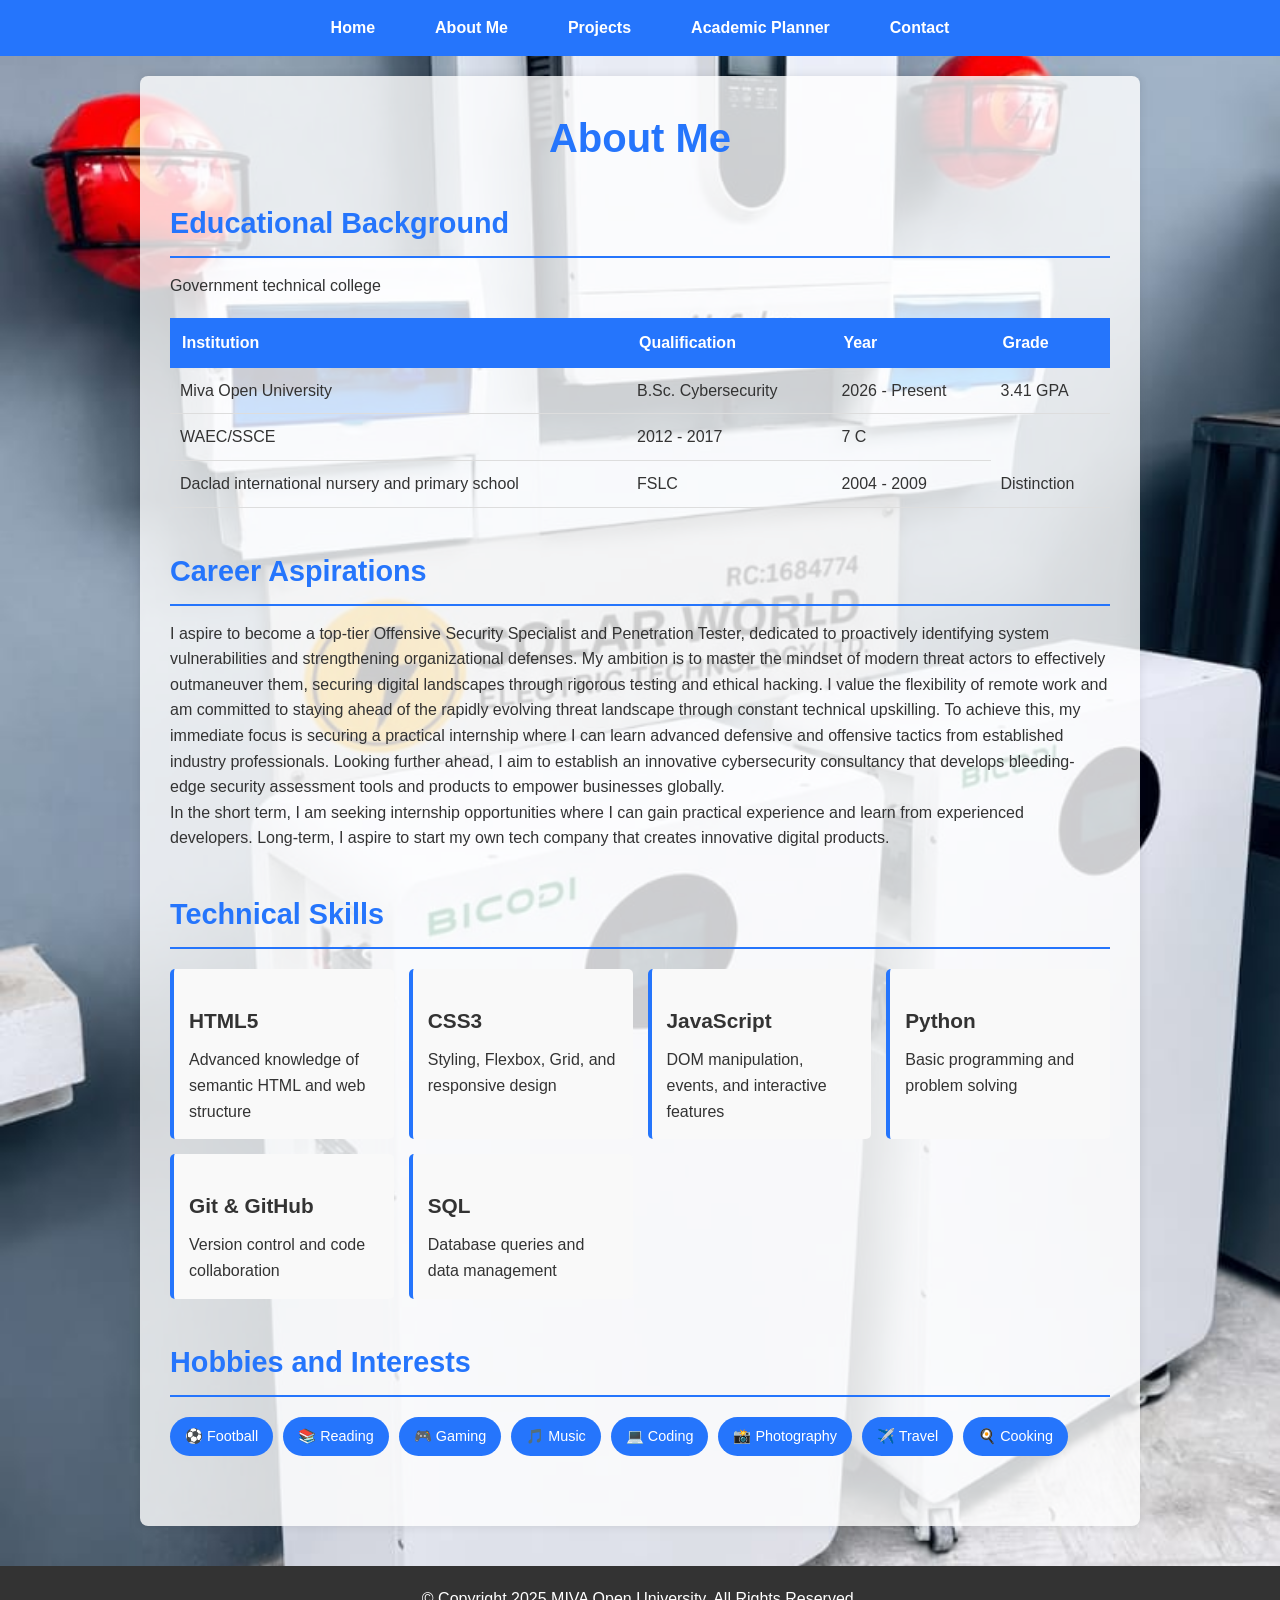
==== about.html @ 5ccae256 "Add files via upload" ====
<!DOCTYPE html>
<html lang="en">
<head>
  <meta charset="UTF-8">
  <meta name="viewport" content="width=device-width, initial-scale=1.0">
  <title>About Me</title>
  <link rel="stylesheet" href="style.css">
</head>
<body>

  <nav>
    <ul>
      <li><a href="index.html">Home</a></li>
      <li><a href="about.html">About Me</a></li>
      <li><a href="projects.html">Projects</a></li>
      <li><a href="planner.html">Academic Planner</a></li>
      <li><a href="contact.html">Contact</a></li>
    </ul>
  </nav>

  <div class="container">
    <h1>About Me</h1>

    <div class="section">
      <h2>Educational Background</h2>
      <table>
        <thead>
          <tr>
            <th>Institution</th>
            <th>Qualification</th>
            <th>Year</th>
            <th>Grade</th>
          </tr>
        </thead>
        <tbody>
          <tr>
            <td>Miva Open University</td>
            <td>B.Sc. Cybersecurity</td>
            <td>2026 - Present</td>
            <td>3.41 GPA</td>
          </tr>
          <tr>
            Government technical college</td>
            <td>WAEC/SSCE</td>
            <td>2012 - 2017</td>
            <td>7 C</td>
          </tr>
          <tr>
            <td>Daclad international nursery and primary school</td>
            <td>FSLC</td>
            <td>2004 - 2009</td>
            <td>Distinction</td>
          </tr>
        </tbody>
      </table>
    </div>

    <div class="section">
      <h2>Career Aspirations</h2>
      <p>
        I aspire to become a top-tier Offensive Security Specialist and Penetration Tester, dedicated to proactively identifying system vulnerabilities and strengthening organizational defenses. My ambition is to master the mindset of modern threat actors to effectively outmaneuver them, securing digital landscapes through rigorous testing and ethical hacking. I value the flexibility of remote work and am committed to staying ahead of the rapidly evolving threat landscape through constant technical upskilling.
To achieve this, my immediate focus is securing a practical internship where I can learn advanced defensive and offensive tactics from established industry professionals. Looking further ahead, I aim to establish an innovative cybersecurity consultancy that develops bleeding-edge security assessment tools and products to empower businesses globally.
      </p>
      <p>
        In the short term, I am seeking internship opportunities where I can gain practical 
        experience and learn from experienced developers. Long-term, I aspire to start my own 
        tech company that creates innovative digital products.
      </p>
    </div>

    <div class="section">
      <h2>Technical Skills</h2>
      <div class="skills-list">
        <div class="skill-item">
          <h3>HTML5</h3>
          <p>Advanced knowledge of semantic HTML and web structure</p>
        </div>
        <div class="skill-item">
          <h3>CSS3</h3>
          <p>Styling, Flexbox, Grid, and responsive design</p>
        </div>
        <div class="skill-item">
          <h3>JavaScript</h3>
          <p>DOM manipulation, events, and interactive features</p>
        </div>
        <div class="skill-item">
          <h3>Python</h3>
          <p>Basic programming and problem solving</p>
        </div>
        <div class="skill-item">
          <h3>Git & GitHub</h3>
          <p>Version control and code collaboration</p>
        </div>
        <div class="skill-item">
          <h3>SQL</h3>
          <p>Database queries and data management</p>
        </div>
      </div>
    </div>

    <div class="section">
      <h2>Hobbies and Interests</h2>
      <div class="hobbies-list">
        <span class="hobby-tag">⚽ Football</span>
        <span class="hobby-tag">📚 Reading</span>
        <span class="hobby-tag">🎮 Gaming</span>
        <span class="hobby-tag">🎵 Music</span>
        <span class="hobby-tag">💻 Coding</span>
        <span class="hobby-tag">📸 Photography</span>
        <span class="hobby-tag">✈️ Travel</span>
        <span class="hobby-tag">🍳 Cooking</span>
      </div>
    </div>

  </div>

  <footer>
    <p>&copy; Copyright 2025 MIVA Open University. All Rights Reserved.</p>
  </footer>

  <script src="js/main.js"></script>
</body>
</html>
---- style.css ----
* {
  margin: 0;
  padding: 0;
  box-sizing: border-box;
}

body {
  font-family: Arial, sans-serif;
  line-height: 1.6;
  color: #333;
  background-color: #f4f4f4;
background-image: url('background.png');
background-size: cover;
background-position: center;

}

img {
  max-width: 100%;
  height: auto;
}

a {
  color: #2575fc;
  text-decoration: none;
}

a:hover {
  text-decoration: underline;
}

nav {
  background-color: #2575fc;
  color: white;
  padding: 15px 0;
  text-align: center;
}

nav ul {
  list-style: none;
  display: flex;
  justify-content: center;
  gap: 30px;
  flex-wrap: wrap;
}

nav a {
  color: white;
  font-weight: bold;
  padding: 10px 15px;
}

nav a:hover {
  background-color: #1a5cd7;
  border-radius: 5px;
  text-decoration: none;
}

.container {
  max-width: 1000px;
  margin: 20px auto;
  padding: 30px;
  background-color: rgba(255, 255, 255, 0.8);
  box-shadow: 0 0 10px rgba(0,0,0,0.1);
  border-radius: 8px;
}

h1 {
  color: #2575fc;
  margin-bottom: 20px;
  font-size: 2.5em;
  text-align: center;
}

h2 {
  color: #2575fc;
  margin-top: 30px;
  margin-bottom: 15px;
  font-size: 1.8em;
  border-bottom: 2px solid #2575fc;
  padding-bottom: 10px;
}

h3 {
  color: #333;
  margin-top: 20px;
  margin-bottom: 10px;
  font-size: 1.3em;
}

.section {
  margin-bottom: 40px;
}

.profile-img {
  width: 200px;
  height: 200px;
  border-radius: 50%;
  display: block;
  margin: 20px auto;
  border: 4px solid #2575fc;
  object-fit: cover;
}

.skills-list {
  display: grid;
  grid-template-columns: repeat(auto-fit, minmax(200px, 1fr));
  gap: 15px;
  margin-top: 20px;
}

.skill-item {
  background-color: #f9f9f9;
  padding: 15px;
  border-left: 4px solid #2575fc;
  border-radius: 5px;
}

.projects-grid {
  display: grid;
  grid-template-columns: repeat(auto-fit, minmax(280px, 1fr));
  gap: 25px;
  margin-top: 20px;
}

.project-card {
  background-color: #f9f9f9;
  padding: 20px;
  border-radius: 8px;
  box-shadow: 0 2px 5px rgba(0,0,0,0.1);
}

.project-card img {
  width: 100%;
  height: 200px;
  object-fit: cover;
  border-radius: 5px;
  margin-bottom: 15px;
}

.project-card h3 {
  margin-top: 0;
}

table {
  width: 100%;
  border-collapse: collapse;
  margin-top: 20px;
}

table th {
  background-color: #2575fc;
  color: white;
  padding: 12px;
  text-align: left;
}

table td {
  padding: 10px;
  border-bottom: 1px solid #ddd;
}

table tr:hover {
  background-color: #f5f5f5;
}

.hobbies-list {
  display: flex;
  flex-wrap: wrap;
  gap: 10px;
  margin-top: 20px;
}

.hobby-tag {
  background-color: #2575fc;
  color: white;
  padding: 8px 15px;
  border-radius: 20px;
  font-size: 0.9em;
}

form {
  margin-top: 20px;
}

.form-group {
  margin-bottom: 20px;
}

label {
  display: block;
  margin-bottom: 5px;
  font-weight: bold;
  color: #333;
}

input,
textarea {
  width: 100%;
  padding: 10px;
  border: 1px solid #ddd;
  border-radius: 5px;
  font-size: 16px;
  font-family: Arial, sans-serif;
}

input:focus,
textarea:focus {
  outline: none;
  border-color: #2575fc;
}

textarea {
  resize: vertical;
  min-height: 120px;
}

button {
  background-color: #2575fc;
  color: white;
  padding: 12px 30px;
  border: none;
  border-radius: 5px;
  cursor: pointer;
  font-size: 16px;
  font-weight: bold;
}

button:hover {
  background-color: #1a5cd7;
}

.error {
  border-color: red !important;
}

.error-message {
  color: red;
  font-size: 0.9em;
  margin-top: 5px;
  display: block;
}

.success-message {
  background-color: #d4edda;
  color: #155724;
  padding: 15px;
  border-radius: 5px;
  margin-top: 20px;
  display: none;
}

.success-message.show {
  display: block;
}

.task-input-container {
  display: flex;
  gap: 10px;
  margin-bottom: 20px;
}

.task-input-container input {
  flex: 1;
}

.task-list {
  list-style: none;
  margin-top: 20px;
}

.task-item {
  background-color: #f9f9f9;
  padding: 15px;
  margin-bottom: 10px;
  border-radius: 5px;
  display: flex;
  justify-content: space-between;
  align-items: center;
}

.task-item.completed {
  opacity: 0.6;
  text-decoration: line-through;
}

.task-actions {
  display: flex;
  gap: 10px;
}

.task-actions button {
  padding: 5px 15px;
  font-size: 14px;
}

.delete-btn {
  background-color: #dc3545;
}

.delete-btn:hover {
  background-color: #c82333;
}

.complete-btn {
  background-color: #28a745;
}

.complete-btn:hover {
  background-color: #218838;
}

footer {
  background-color: #333;
  color: white;
  text-align: center;
  padding: 20px 0;
  margin-top: 40px;
}

@media (max-width: 768px) {
  .container {
    padding: 20px;
    margin: 10px;
  }

  nav ul {
    flex-direction: column;
    gap: 10px;
  }

  h1 {
    font-size: 2em;
  }

  h2 {
    font-size: 1.5em;
  }

  .projects-grid {
    grid-template-columns: 1fr;
  }

  .task-input-container {
    flex-direction: column;
  }
}
body::before {
  content: "";
  position: fixed;
  top: 0;
  left: 0;
  width: 100%;
  height: 100%;
}

.hero-section {
  position: relative;
  background: linear-gradient(135deg, #FF9900 0%, #000000 100%);
  min-height: 100vh;
  display: flex;
  flex-direction: column;
  justify-content: center;
  align-items: center;
  color: #fff;
}


.cta-button {
  background: linear-gradient(to right, #ffcc00, #ff9900);
  color: #000;
  padding: 15px 30px;
  font-weight: bold;
  border: none;
  border-radius: 5px;
  cursor: pointer;
  transition: transform 0.3s ease;
}

.cta-button:hover {
  transform: scale(1.05);
}
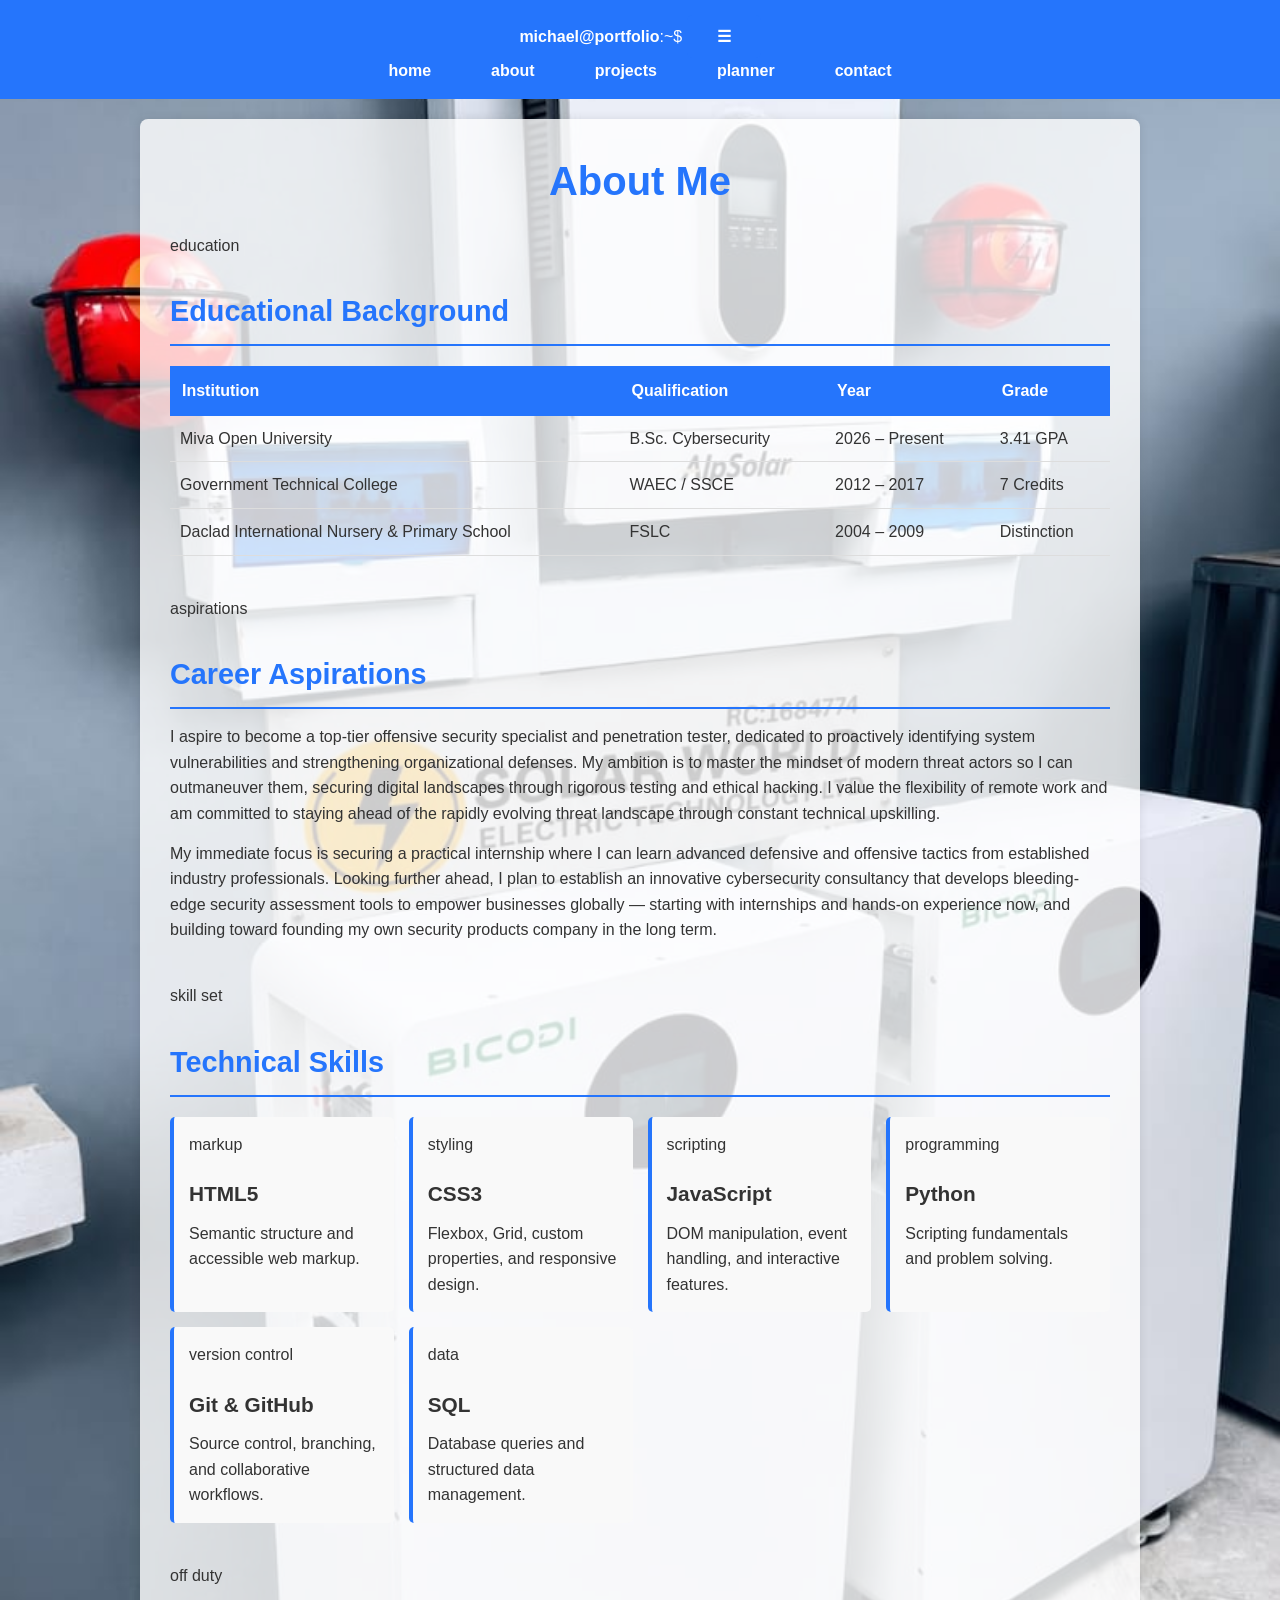
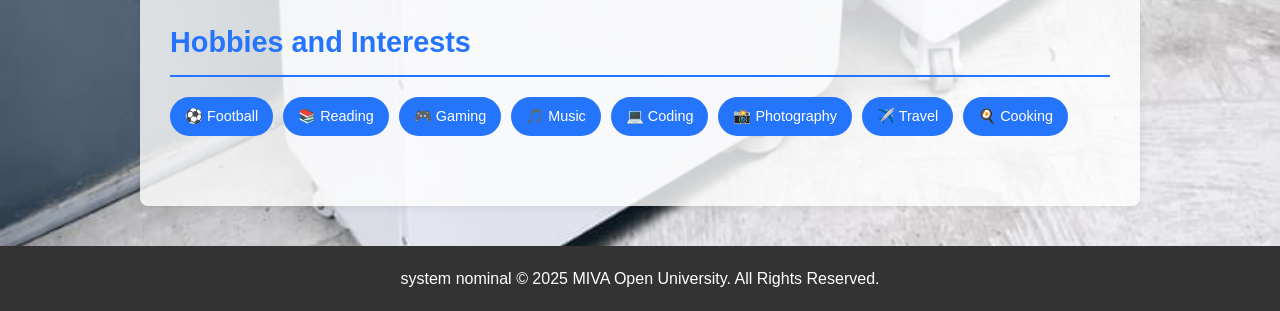
==== commit 0f966226: "Update about.html" ====
--- a/about.html
+++ b/about.html
@@ -3,25 +3,31 @@
 <head>
   <meta charset="UTF-8">
   <meta name="viewport" content="width=device-width, initial-scale=1.0">
-  <title>About Me</title>
+  <title>About Me — Michael George</title>
   <link rel="stylesheet" href="style.css">
 </head>
 <body>
 
-  <nav>
-    <ul>
-      <li><a href="index.html">Home</a></li>
-      <li><a href="about.html">About Me</a></li>
-      <li><a href="projects.html">Projects</a></li>
-      <li><a href="planner.html">Academic Planner</a></li>
-      <li><a href="contact.html">Contact</a></li>
-    </ul>
+  <nav class="tabbar">
+    <div class="nav-inner">
+      <div class="nav-dots"><span></span><span></span><span></span></div>
+      <span class="nav-brand"><strong>michael@portfolio</strong>:~$</span>
+      <button class="nav-toggle" aria-label="Toggle navigation" aria-expanded="false">☰</button>
+      <ul>
+        <li><a href="index.html">home</a></li>
+        <li><a href="about.html">about</a></li>
+        <li><a href="projects.html">projects</a></li>
+        <li><a href="planner.html">planner</a></li>
+        <li><a href="contact.html">contact</a></li>
+      </ul>
+    </div>
   </nav>
 
-  <div class="container">
+  <main class="container">
     <h1>About Me</h1>
 
-    <div class="section">
+    <section class="section">
+      <span class="eyebrow">education</span>
       <h2>Educational Background</h2>
       <table>
         <thead>
@@ -36,69 +42,87 @@
           <tr>
             <td>Miva Open University</td>
             <td>B.Sc. Cybersecurity</td>
-            <td>2026 - Present</td>
+            <td>2026 – Present</td>
             <td>3.41 GPA</td>
           </tr>
           <tr>
-            Government technical college</td>
-            <td>WAEC/SSCE</td>
-            <td>2012 - 2017</td>
-            <td>7 C</td>
+            <td>Government Technical College</td>
+            <td>WAEC / SSCE</td>
+            <td>2012 – 2017</td>
+            <td>7 Credits</td>
           </tr>
           <tr>
-            <td>Daclad international nursery and primary school</td>
+            <td>Daclad International Nursery &amp; Primary School</td>
             <td>FSLC</td>
-            <td>2004 - 2009</td>
+            <td>2004 – 2009</td>
             <td>Distinction</td>
           </tr>
         </tbody>
       </table>
-    </div>
+    </section>
 
-    <div class="section">
+    <section class="section">
+      <span class="eyebrow">aspirations</span>
       <h2>Career Aspirations</h2>
-      <p>
-        I aspire to become a top-tier Offensive Security Specialist and Penetration Tester, dedicated to proactively identifying system vulnerabilities and strengthening organizational defenses. My ambition is to master the mindset of modern threat actors to effectively outmaneuver them, securing digital landscapes through rigorous testing and ethical hacking. I value the flexibility of remote work and am committed to staying ahead of the rapidly evolving threat landscape through constant technical upskilling.
-To achieve this, my immediate focus is securing a practical internship where I can learn advanced defensive and offensive tactics from established industry professionals. Looking further ahead, I aim to establish an innovative cybersecurity consultancy that develops bleeding-edge security assessment tools and products to empower businesses globally.
-      </p>
-      <p>
-        In the short term, I am seeking internship opportunities where I can gain practical 
-        experience and learn from experienced developers. Long-term, I aspire to start my own 
-        tech company that creates innovative digital products.
-      </p>
-    </div>
+      <div class="panel">
+        <p>
+          I aspire to become a top-tier offensive security specialist and penetration tester,
+          dedicated to proactively identifying system vulnerabilities and strengthening
+          organizational defenses. My ambition is to master the mindset of modern threat actors so
+          I can outmaneuver them, securing digital landscapes through rigorous testing and ethical
+          hacking. I value the flexibility of remote work and am committed to staying ahead of the
+          rapidly evolving threat landscape through constant technical upskilling.
+        </p>
+        <p style="margin-top: 14px;">
+          My immediate focus is securing a practical internship where I can learn advanced
+          defensive and offensive tactics from established industry professionals. Looking further
+          ahead, I plan to establish an innovative cybersecurity consultancy that develops
+          bleeding-edge security assessment tools to empower businesses globally — starting with
+          internships and hands-on experience now, and building toward founding my own security
+          products company in the long term.
+        </p>
+      </div>
+    </section>
 
-    <div class="section">
+    <section class="section">
+      <span class="eyebrow">skill set</span>
       <h2>Technical Skills</h2>
       <div class="skills-list">
-        <div class="skill-item">
+        <div class="panel skill-item">
+          <span class="eyebrow">markup</span>
           <h3>HTML5</h3>
-          <p>Advanced knowledge of semantic HTML and web structure</p>
+          <p>Semantic structure and accessible web markup.</p>
         </div>
-        <div class="skill-item">
+        <div class="panel skill-item">
+          <span class="eyebrow">styling</span>
           <h3>CSS3</h3>
-          <p>Styling, Flexbox, Grid, and responsive design</p>
+          <p>Flexbox, Grid, custom properties, and responsive design.</p>
         </div>
-        <div class="skill-item">
+        <div class="panel skill-item">
+          <span class="eyebrow">scripting</span>
           <h3>JavaScript</h3>
-          <p>DOM manipulation, events, and interactive features</p>
+          <p>DOM manipulation, event handling, and interactive features.</p>
         </div>
-        <div class="skill-item">
+        <div class="panel skill-item">
+          <span class="eyebrow">programming</span>
           <h3>Python</h3>
-          <p>Basic programming and problem solving</p>
+          <p>Scripting fundamentals and problem solving.</p>
         </div>
-        <div class="skill-item">
-          <h3>Git & GitHub</h3>
-          <p>Version control and code collaboration</p>
+        <div class="panel skill-item">
+          <span class="eyebrow">version control</span>
+          <h3>Git &amp; GitHub</h3>
+          <p>Source control, branching, and collaborative workflows.</p>
         </div>
-        <div class="skill-item">
+        <div class="panel skill-item">
+          <span class="eyebrow">data</span>
           <h3>SQL</h3>
-          <p>Database queries and data management</p>
+          <p>Database queries and structured data management.</p>
         </div>
       </div>
-    </div>
+    </section>
 
-    <div class="section">
+    <section class="section">
+      <span class="eyebrow">off duty</span>
       <h2>Hobbies and Interests</h2>
       <div class="hobbies-list">
         <span class="hobby-tag">⚽ Football</span>
@@ -110,12 +134,14 @@
         <span class="hobby-tag">✈️ Travel</span>
         <span class="hobby-tag">🍳 Cooking</span>
       </div>
-    </div>
-
-  </div>
+    </section>
+  </main>
 
   <footer>
-    <p>&copy; Copyright 2025 MIVA Open University. All Rights Reserved.</p>
+    <div class="footer-inner">
+      <span><span class="status-dot"></span>system nominal</span>
+      <span>&copy; 2025 MIVA Open University. All Rights Reserved.</span>
+    </div>
   </footer>
 
   <script src="js/main.js"></script>
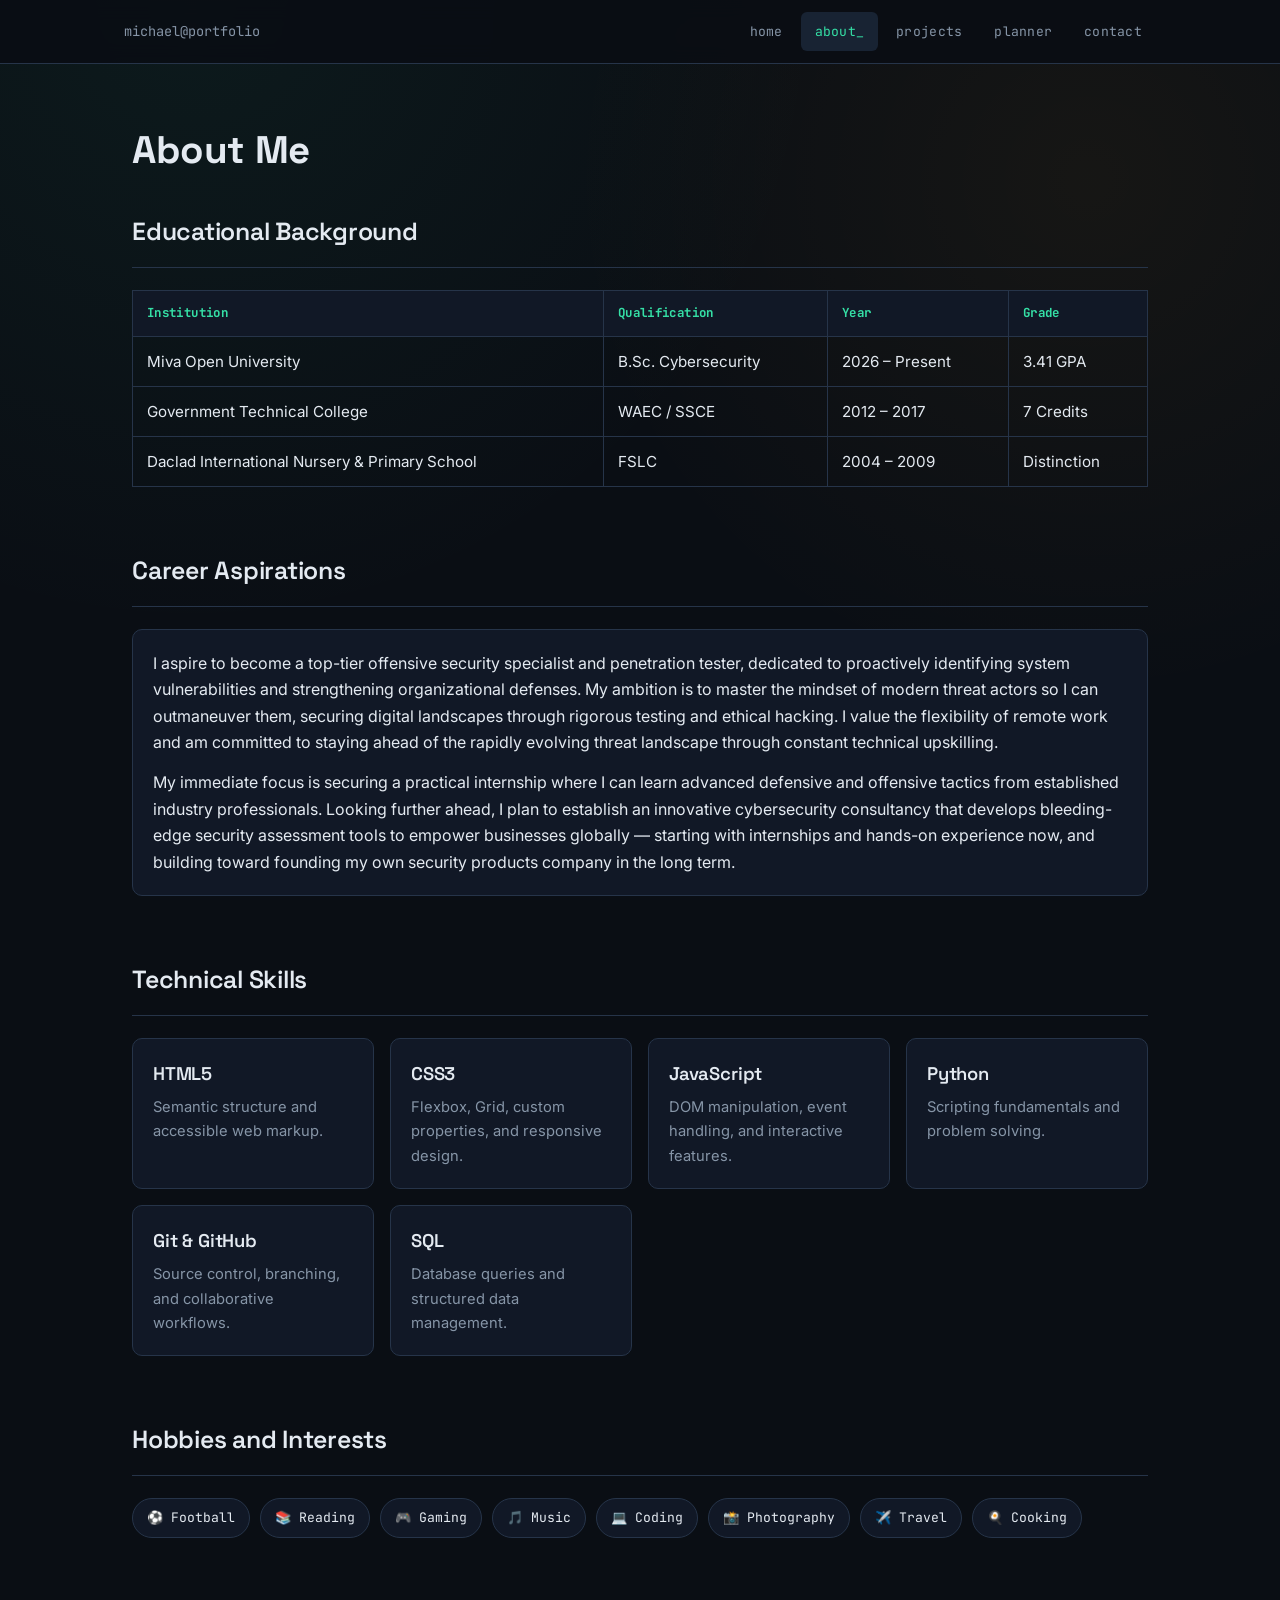
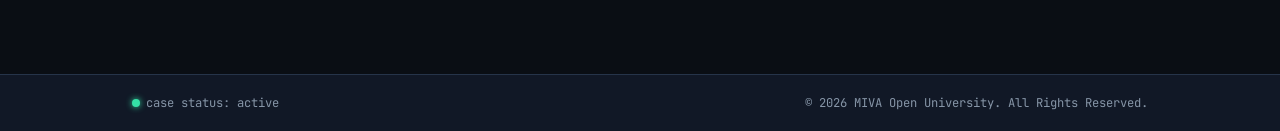
==== commit 489a5bb2: "Update about.html" ====
--- a/about.html
+++ b/about.html
@@ -10,12 +10,11 @@
 
   <nav class="tabbar">
     <div class="nav-inner">
-      <div class="nav-dots"><span></span><span></span><span></span></div>
-      <span class="nav-brand"><strong>michael@portfolio</strong>:~$</span>
+      <span class="nav-brand">michael@portfolio</span>
       <button class="nav-toggle" aria-label="Toggle navigation" aria-expanded="false">☰</button>
       <ul>
         <li><a href="index.html">home</a></li>
-        <li><a href="about.html">about</a></li>
+        <li><a href="about.html" class="active">about</a></li>
         <li><a href="projects.html">projects</a></li>
         <li><a href="planner.html">planner</a></li>
         <li><a href="contact.html">contact</a></li>
@@ -24,10 +23,9 @@
   </nav>
 
   <main class="container">
-    <h1>About Me</h1>
+    <h1 style="margin-top: 8px;">About Me</h1>
 
-    <section class="section">
-      <span class="eyebrow">education</span>
+    <section class="section" style="margin-top: 32px;">
       <h2>Educational Background</h2>
       <table>
         <thead>
@@ -62,7 +60,6 @@
     </section>
 
     <section class="section">
-      <span class="eyebrow">aspirations</span>
       <h2>Career Aspirations</h2>
       <div class="panel">
         <p>
@@ -85,36 +82,29 @@
     </section>
 
     <section class="section">
-      <span class="eyebrow">skill set</span>
       <h2>Technical Skills</h2>
       <div class="skills-list">
         <div class="panel skill-item">
-          <span class="eyebrow">markup</span>
           <h3>HTML5</h3>
           <p>Semantic structure and accessible web markup.</p>
         </div>
         <div class="panel skill-item">
-          <span class="eyebrow">styling</span>
           <h3>CSS3</h3>
           <p>Flexbox, Grid, custom properties, and responsive design.</p>
         </div>
         <div class="panel skill-item">
-          <span class="eyebrow">scripting</span>
           <h3>JavaScript</h3>
           <p>DOM manipulation, event handling, and interactive features.</p>
         </div>
         <div class="panel skill-item">
-          <span class="eyebrow">programming</span>
           <h3>Python</h3>
           <p>Scripting fundamentals and problem solving.</p>
         </div>
         <div class="panel skill-item">
-          <span class="eyebrow">version control</span>
           <h3>Git &amp; GitHub</h3>
           <p>Source control, branching, and collaborative workflows.</p>
         </div>
         <div class="panel skill-item">
-          <span class="eyebrow">data</span>
           <h3>SQL</h3>
           <p>Database queries and structured data management.</p>
         </div>
@@ -122,7 +112,6 @@
     </section>
 
     <section class="section">
-      <span class="eyebrow">off duty</span>
       <h2>Hobbies and Interests</h2>
       <div class="hobbies-list">
         <span class="hobby-tag">⚽ Football</span>
@@ -139,8 +128,8 @@
 
   <footer>
     <div class="footer-inner">
-      <span><span class="status-dot"></span>system nominal</span>
-      <span>&copy; 2025 MIVA Open University. All Rights Reserved.</span>
+      <span><span class="status-dot"></span>case status: active</span>
+      <span>&copy; 2026 MIVA Open University. All Rights Reserved.</span>
     </div>
   </footer>
 
--- a/style.css
+++ b/style.css
@@ -1,382 +1,749 @@
-* {
-  margin: 0;
-  padding: 0;
-  box-sizing: border-box;
-}
+/* =========================================================
+   COS 106 TERM PROJECT — Michael George
+   Design concept: "Security Console"
+   A dark operations-console aesthetic that reflects a
+   cybersecurity/pentesting student's actual working
+   environment — terminal windows, status badges, mono type.
+   ========================================================= */
+
+@import url('https://fonts.googleapis.com/css2?family=Space+Grotesk:wght@500;600;700&family=Inter:wght@400;500;600&family=JetBrains+Mono:wght@400;500;600&display=swap');
+
+:root {
+  /* Color tokens */
+  --bg: #0a0e14;
+  --surface: #111826;
+  --surface-2: #182333;
+  --border: #263449;
+  --text: #e4eaf1;
+  --muted: #8695a7;
+  --accent: #35e0a6;       /* signal green — primary */
+  --accent-dim: #1f8f6c;
+  --accent-2: #ffb020;     /* amber — CTA / highlights */
+  --danger: #ff4d6d;       /* rose — errors */
+
+  /* Type tokens */
+  --font-display: 'Space Grotesk', sans-serif;
+  --font-body: 'Inter', sans-serif;
+  --font-mono: 'JetBrains Mono', monospace;
+
+  /* Layout tokens */
+  --max-width: 1080px;
+  --radius: 10px;
+  --radius-sm: 6px;
+  --nav-height: 64px;
+}
+
+@media (prefers-reduced-motion: reduce) {
+  *, *::before, *::after {
+    animation-duration: 0.01ms !important;
+    animation-iteration-count: 1 !important;
+    transition-duration: 0.01ms !important;
+  }
+}
+
+* { margin: 0; padding: 0; box-sizing: border-box; }
+
+html { scroll-behavior: smooth; }
 
 body {
-  font-family: Arial, sans-serif;
-  line-height: 1.6;
-  color: #333;
-  background-color: #f4f4f4;
-background-image: url('background.png');
-background-size: cover;
-background-position: center;
-
-}
-
-img {
-  max-width: 100%;
-  height: auto;
-}
-
-a {
-  color: #2575fc;
+  font-family: var(--font-body);
+  background: var(--bg);
+  color: var(--text);
+  line-height: 1.65;
+  min-height: 100vh;
+  background-image:
+    radial-gradient(circle at 15% 0%, rgba(53, 224, 166, 0.06), transparent 45%),
+    radial-gradient(circle at 85% 20%, rgba(255, 176, 32, 0.05), transparent 40%);
+  background-attachment: fixed;
+}
+
+img { max-width: 100%; height: auto; display: block; }
+
+a { color: var(--accent); text-decoration: none; }
+a:hover { color: var(--accent-2); }
+
+::selection { background: var(--accent); color: #04120d; }
+
+:focus-visible {
+  outline: 2px solid var(--accent);
+  outline-offset: 3px;
+}
+
+.container {
+  max-width: var(--max-width);
+  margin: 0 auto;
+  padding: 56px 32px 80px;
+}
+
+/* =========================================================
+   NAVIGATION — terminal tab bar
+   ========================================================= */
+
+nav.tabbar {
+  position: sticky;
+  top: 0;
+  z-index: 100;
+  background: rgba(10, 14, 20, 0.92);
+  backdrop-filter: blur(10px);
+  border-bottom: 1px solid var(--border);
+  height: var(--nav-height);
+}
+
+.nav-inner {
+  max-width: var(--max-width);
+  margin: 0 auto;
+  height: 100%;
+  padding: 0 24px;
+  display: flex;
+  align-items: center;
+  gap: 24px;
+}
+
+.nav-dots {
+  display: flex;
+  gap: 7px;
+  flex-shrink: 0;
+}
+
+.nav-dots span {
+  width: 11px;
+  height: 11px;
+  border-radius: 50%;
+  display: inline-block;
+}
+.nav-dots span:nth-child(1) { background: var(--danger); }
+.nav-dots span:nth-child(2) { background: var(--accent-2); }
+.nav-dots span:nth-child(3) { background: var(--accent); }
+
+.nav-brand {
+  font-family: var(--font-mono);
+  font-size: 0.85rem;
+  color: var(--muted);
+  white-space: nowrap;
+  flex-shrink: 0;
+}
+.nav-brand strong { color: var(--text); font-weight: 600; }
+
+.nav-toggle {
+  display: none;
+  margin-left: auto;
+  background: none;
+  border: 1px solid var(--border);
+  border-radius: var(--radius-sm);
+  color: var(--text);
+  font-family: var(--font-mono);
+  font-size: 1.1rem;
+  width: 38px;
+  height: 38px;
+  cursor: pointer;
+}
+
+nav.tabbar ul {
+  list-style: none;
+  display: flex;
+  gap: 4px;
+  margin-left: auto;
+  flex-wrap: wrap;
+}
+
+nav.tabbar a {
+  font-family: var(--font-mono);
+  font-size: 0.82rem;
+  letter-spacing: 0.02em;
+  color: var(--muted);
+  padding: 9px 14px;
+  border-radius: var(--radius-sm);
+  display: inline-block;
+  transition: background 0.15s ease, color 0.15s ease;
+}
+
+nav.tabbar a:hover {
+  color: var(--text);
+  background: var(--surface-2);
   text-decoration: none;
 }
 
-a:hover {
-  text-decoration: underline;
-}
-
-nav {
-  background-color: #2575fc;
-  color: white;
-  padding: 15px 0;
+nav.tabbar a.active {
+  color: var(--accent);
+  background: var(--surface-2);
+}
+
+nav.tabbar a.active::after {
+  content: '_';
+  color: var(--accent);
+  animation: blink 1s step-end infinite;
+}
+
+@keyframes blink { 50% { opacity: 0; } }
+
+/* =========================================================
+   TYPOGRAPHY
+   ========================================================= */
+
+h1, h2, h3 {
+  font-family: var(--font-display);
+  color: var(--text);
+  letter-spacing: -0.01em;
+}
+
+h1 { font-size: 2.4rem; font-weight: 700; line-height: 1.15; }
+h2 { font-size: 1.55rem; font-weight: 600; margin-bottom: 6px; }
+h3 { font-size: 1.15rem; font-weight: 600; }
+
+.eyebrow {
+  font-family: var(--font-mono);
+  font-size: 0.78rem;
+  color: var(--accent);
+  letter-spacing: 0.04em;
+  display: block;
+  margin-bottom: 8px;
+}
+
+.section {
+  margin-bottom: 56px;
+  padding-top: 8px;
+}
+
+.section > h2 {
+  border-bottom: 1px solid var(--border);
+  padding-bottom: 14px;
+  margin-bottom: 22px;
+}
+
+p { color: var(--text); }
+.muted { color: var(--muted); }
+
+/* =========================================================
+   HERO / TERMINAL WINDOW (signature element — home page)
+   ========================================================= */
+
+.hero {
+  display: grid;
+  grid-template-columns: 1.2fr 0.8fr;
+  gap: 40px;
+  align-items: center;
+  padding: 64px 0 40px;
+}
+
+.terminal {
+  background: var(--surface);
+  border: 1px solid var(--border);
+  border-radius: var(--radius);
+  overflow: hidden;
+  box-shadow: 0 20px 60px rgba(0, 0, 0, 0.45);
+}
+
+.terminal-bar {
+  background: var(--surface-2);
+  padding: 10px 14px;
+  display: flex;
+  align-items: center;
+  gap: 8px;
+  border-bottom: 1px solid var(--border);
+}
+
+.terminal-bar span {
+  width: 10px; height: 10px; border-radius: 50%;
+}
+.terminal-bar span:nth-child(1) { background: var(--danger); }
+.terminal-bar span:nth-child(2) { background: var(--accent-2); }
+.terminal-bar span:nth-child(3) { background: var(--accent); }
+
+.terminal-bar em {
+  font-style: normal;
+  font-family: var(--font-mono);
+  font-size: 0.78rem;
+  color: var(--muted);
+  margin-left: 10px;
+}
+
+.terminal-body {
+  padding: 26px 24px 30px;
+  font-family: var(--font-mono);
+  font-size: 0.95rem;
+}
+
+.terminal-line { margin-bottom: 14px; color: var(--muted); }
+.terminal-line .prompt { color: var(--accent); margin-right: 8px; }
+.terminal-line .out {
+  display: block;
+  color: var(--text);
+  margin: 6px 0 0 0;
+  font-size: 1.4rem;
+  font-family: var(--font-display);
+  font-weight: 700;
+}
+.terminal-line .out.role {
+  font-family: var(--font-mono);
+  font-size: 0.98rem;
+  font-weight: 400;
+  color: var(--accent);
+}
+
+.cursor {
+  display: inline-block;
+  width: 8px; height: 1.1em;
+  background: var(--accent);
+  vertical-align: text-bottom;
+  animation: blink 1s step-end infinite;
+}
+
+.hero-photo-wrap {
+  display: flex;
+  flex-direction: column;
+  align-items: center;
+  gap: 14px;
+}
+
+.badge-frame {
+  width: 220px;
+  height: 220px;
+  border-radius: 50%;
+  border: 2px solid var(--accent);
+  padding: 6px;
+  box-shadow: 0 0 0 6px rgba(53, 224, 166, 0.08);
+}
+
+.badge-frame img,
+.badge-frame svg {
+  border-radius: 50%;
+  width: 100%;
+  height: 100%;
+  object-fit: cover;
+}
+
+.badge-caption {
+  font-family: var(--font-mono);
+  font-size: 0.78rem;
+  color: var(--muted);
   text-align: center;
 }
-
-nav ul {
-  list-style: none;
-  display: flex;
+.badge-caption strong { color: var(--accent); }
+
+.cta-row {
+  display: flex;
+  gap: 12px;
+  margin-top: 26px;
+  flex-wrap: wrap;
+}
+
+.btn {
+  font-family: var(--font-mono);
+  font-size: 0.85rem;
+  letter-spacing: 0.02em;
+  padding: 12px 22px;
+  border-radius: var(--radius-sm);
+  border: 1px solid var(--accent);
+  color: var(--accent);
+  background: transparent;
+  cursor: pointer;
+  transition: transform 0.15s ease, background 0.15s ease, color 0.15s ease, box-shadow 0.15s ease;
+  display: inline-block;
+}
+
+.btn:hover {
+  background: var(--accent);
+  color: #04120d;
+  text-decoration: none;
+  box-shadow: 0 6px 22px rgba(53, 224, 166, 0.25);
+  transform: translateY(-1px);
+}
+
+.btn.alt {
+  border-color: var(--accent-2);
+  color: var(--accent-2);
+}
+.btn.alt:hover {
+  background: var(--accent-2);
+  color: #241300;
+  box-shadow: 0 6px 22px rgba(255, 176, 32, 0.25);
+}
+
+/* =========================================================
+   PANELS / CARDS
+   ========================================================= */
+
+.panel {
+  background: var(--surface);
+  border: 1px solid var(--border);
+  border-radius: var(--radius);
+  padding: 20px;
+  transition: border-color 0.2s ease, transform 0.2s ease;
+}
+
+.panel:hover {
+  border-color: var(--accent-dim);
+  transform: translateY(-2px);
+}
+
+.skills-list, .hobbies-list, .projects-grid {
+  display: grid;
+  gap: 16px;
+  margin-top: 4px;
+}
+
+.skills-list { grid-template-columns: repeat(auto-fit, minmax(220px, 1fr)); }
+.projects-grid { grid-template-columns: repeat(auto-fit, minmax(280px, 1fr)); }
+
+.skill-item h3 { color: var(--text); margin-bottom: 6px; }
+.skill-item p { color: var(--muted); font-size: 0.92rem; }
+.skill-item .eyebrow { margin-bottom: 10px; }
+
+.hobbies-list {
+  display: flex;
+  flex-wrap: wrap;
+  gap: 10px;
+  grid-template-columns: none;
+}
+
+.hobby-tag {
+  font-family: var(--font-mono);
+  font-size: 0.82rem;
+  background: var(--surface);
+  border: 1px solid var(--border);
+  color: var(--text);
+  padding: 8px 14px;
+  border-radius: 20px;
+}
+
+/* Project cards */
+
+.project-card {
+  display: flex;
+  flex-direction: column;
+  gap: 12px;
+}
+
+.project-thumb {
+  width: 100%;
+  aspect-ratio: 16 / 10;
+  border-radius: var(--radius-sm);
+  border: 1px solid var(--border);
+  background: var(--surface-2);
+  display: flex;
+  align-items: center;
   justify-content: center;
-  gap: 30px;
+  overflow: hidden;
+}
+
+.project-thumb svg { width: 62%; height: 62%; }
+
+.project-head {
+  display: flex;
+  justify-content: space-between;
+  align-items: flex-start;
+  gap: 10px;
+}
+
+.status-tag {
+  font-family: var(--font-mono);
+  font-size: 0.68rem;
+  letter-spacing: 0.04em;
+  padding: 4px 9px;
+  border-radius: 20px;
+  white-space: nowrap;
+  border: 1px solid currentColor;
+}
+.status-tag.deployed { color: var(--accent); }
+.status-tag.progress { color: var(--accent-2); }
+
+.tech-row {
+  display: flex;
   flex-wrap: wrap;
-}
-
-nav a {
-  color: white;
-  font-weight: bold;
-  padding: 10px 15px;
-}
-
-nav a:hover {
-  background-color: #1a5cd7;
+  gap: 6px;
+  margin-top: 4px;
+}
+
+.tech-chip {
+  font-family: var(--font-mono);
+  font-size: 0.72rem;
+  color: var(--muted);
+  background: var(--surface-2);
+  border: 1px solid var(--border);
+  padding: 3px 9px;
   border-radius: 5px;
-  text-decoration: none;
-}
-
-.container {
-  max-width: 1000px;
-  margin: 20px auto;
-  padding: 30px;
-  background-color: rgba(255, 255, 255, 0.8);
-  box-shadow: 0 0 10px rgba(0,0,0,0.1);
-  border-radius: 8px;
-}
-
-h1 {
-  color: #2575fc;
-  margin-bottom: 20px;
-  font-size: 2.5em;
-  text-align: center;
-}
-
-h2 {
-  color: #2575fc;
-  margin-top: 30px;
-  margin-bottom: 15px;
-  font-size: 1.8em;
-  border-bottom: 2px solid #2575fc;
-  padding-bottom: 10px;
-}
-
-h3 {
-  color: #333;
-  margin-top: 20px;
-  margin-bottom: 10px;
-  font-size: 1.3em;
-}
-
-.section {
-  margin-bottom: 40px;
-}
-
-.profile-img {
-  width: 200px;
-  height: 200px;
-  border-radius: 50%;
-  display: block;
-  margin: 20px auto;
-  border: 4px solid #2575fc;
-  object-fit: cover;
-}
-
-.skills-list {
-  display: grid;
-  grid-template-columns: repeat(auto-fit, minmax(200px, 1fr));
-  gap: 15px;
-  margin-top: 20px;
-}
-
-.skill-item {
-  background-color: #f9f9f9;
-  padding: 15px;
-  border-left: 4px solid #2575fc;
-  border-radius: 5px;
-}
-
-.projects-grid {
-  display: grid;
-  grid-template-columns: repeat(auto-fit, minmax(280px, 1fr));
-  gap: 25px;
-  margin-top: 20px;
-}
-
-.project-card {
-  background-color: #f9f9f9;
-  padding: 20px;
-  border-radius: 8px;
-  box-shadow: 0 2px 5px rgba(0,0,0,0.1);
-}
-
-.project-card img {
-  width: 100%;
-  height: 200px;
-  object-fit: cover;
-  border-radius: 5px;
-  margin-bottom: 15px;
-}
-
-.project-card h3 {
-  margin-top: 0;
-}
+}
+
+.project-link {
+  font-family: var(--font-mono);
+  font-size: 0.85rem;
+  margin-top: auto;
+}
+
+/* =========================================================
+   TABLE — education
+   ========================================================= */
 
 table {
   width: 100%;
   border-collapse: collapse;
-  margin-top: 20px;
-}
-
-table th {
-  background-color: #2575fc;
-  color: white;
-  padding: 12px;
+  margin-top: 4px;
+  font-size: 0.95rem;
+}
+
+thead th {
+  font-family: var(--font-mono);
+  font-size: 0.78rem;
+  letter-spacing: 0.03em;
   text-align: left;
-}
-
-table td {
-  padding: 10px;
-  border-bottom: 1px solid #ddd;
-}
-
-table tr:hover {
-  background-color: #f5f5f5;
-}
-
-.hobbies-list {
-  display: flex;
-  flex-wrap: wrap;
-  gap: 10px;
-  margin-top: 20px;
-}
-
-.hobby-tag {
-  background-color: #2575fc;
-  color: white;
-  padding: 8px 15px;
-  border-radius: 20px;
-  font-size: 0.9em;
-}
-
-form {
-  margin-top: 20px;
-}
-
-.form-group {
-  margin-bottom: 20px;
-}
+  color: var(--accent);
+  background: var(--surface);
+  border: 1px solid var(--border);
+  padding: 12px 14px;
+}
+
+tbody td {
+  padding: 12px 14px;
+  border: 1px solid var(--border);
+  color: var(--text);
+}
+
+tbody tr:hover { background: var(--surface); }
+
+/* =========================================================
+   FORMS — contact page
+   ========================================================= */
+
+form { margin-top: 8px; max-width: 560px; }
+
+.form-group { margin-bottom: 20px; }
 
 label {
   display: block;
-  margin-bottom: 5px;
-  font-weight: bold;
-  color: #333;
-}
-
-input,
-textarea {
+  font-family: var(--font-mono);
+  font-size: 0.8rem;
+  color: var(--muted);
+  margin-bottom: 7px;
+  letter-spacing: 0.02em;
+}
+
+input, textarea {
   width: 100%;
-  padding: 10px;
-  border: 1px solid #ddd;
-  border-radius: 5px;
-  font-size: 16px;
-  font-family: Arial, sans-serif;
-}
-
-input:focus,
-textarea:focus {
+  background: var(--surface);
+  border: 1px solid var(--border);
+  border-radius: var(--radius-sm);
+  padding: 12px 14px;
+  font-size: 0.95rem;
+  font-family: var(--font-body);
+  color: var(--text);
+  transition: border-color 0.15s ease, box-shadow 0.15s ease;
+}
+
+input::placeholder, textarea::placeholder { color: #56637a; }
+
+input:focus, textarea:focus {
   outline: none;
-  border-color: #2575fc;
-}
-
-textarea {
-  resize: vertical;
-  min-height: 120px;
-}
-
-button {
-  background-color: #2575fc;
-  color: white;
-  padding: 12px 30px;
+  border-color: var(--accent);
+  box-shadow: 0 0 0 3px rgba(53, 224, 166, 0.14);
+}
+
+textarea { resize: vertical; min-height: 130px; }
+
+input.error, textarea.error {
+  border-color: var(--danger);
+  box-shadow: 0 0 0 3px rgba(255, 77, 109, 0.12);
+}
+
+.error-message {
+  display: block;
+  color: var(--danger);
+  font-family: var(--font-mono);
+  font-size: 0.78rem;
+  margin-top: 6px;
+  min-height: 1em;
+}
+
+button[type="submit"] {
+  font-family: var(--font-mono);
+  background: var(--accent);
+  color: #04120d;
   border: none;
-  border-radius: 5px;
+  padding: 13px 28px;
+  border-radius: var(--radius-sm);
+  font-size: 0.88rem;
+  font-weight: 600;
+  letter-spacing: 0.02em;
   cursor: pointer;
-  font-size: 16px;
-  font-weight: bold;
-}
-
-button:hover {
-  background-color: #1a5cd7;
-}
-
-.error {
-  border-color: red !important;
-}
-
-.error-message {
-  color: red;
-  font-size: 0.9em;
-  margin-top: 5px;
-  display: block;
+  transition: transform 0.15s ease, box-shadow 0.15s ease;
+}
+
+button[type="submit"]:hover {
+  transform: translateY(-1px);
+  box-shadow: 0 8px 24px rgba(53, 224, 166, 0.28);
 }
 
 .success-message {
-  background-color: #d4edda;
-  color: #155724;
-  padding: 15px;
-  border-radius: 5px;
-  margin-top: 20px;
   display: none;
-}
-
-.success-message.show {
-  display: block;
-}
+  background: rgba(53, 224, 166, 0.1);
+  border: 1px solid var(--accent-dim);
+  color: var(--accent);
+  font-family: var(--font-mono);
+  font-size: 0.88rem;
+  padding: 14px 16px;
+  border-radius: var(--radius-sm);
+  margin-top: 22px;
+}
+.success-message.show { display: block; }
+
+/* =========================================================
+   ACADEMIC PLANNER
+   ========================================================= */
 
 .task-input-container {
   display: flex;
   gap: 10px;
-  margin-bottom: 20px;
-}
-
-.task-input-container input {
-  flex: 1;
-}
-
-.task-list {
-  list-style: none;
-  margin-top: 20px;
-}
+  margin-bottom: 8px;
+}
+
+.task-input-container input { flex: 1; }
+
+.task-input-container button {
+  font-family: var(--font-mono);
+  background: var(--accent);
+  color: #04120d;
+  border: none;
+  padding: 0 22px;
+  border-radius: var(--radius-sm);
+  font-size: 0.85rem;
+  font-weight: 600;
+  cursor: pointer;
+  transition: transform 0.15s ease;
+}
+.task-input-container button:hover { transform: translateY(-1px); }
+
+.task-list { list-style: none; margin-top: 20px; display: flex; flex-direction: column; gap: 10px; }
 
 .task-item {
-  background-color: #f9f9f9;
-  padding: 15px;
-  margin-bottom: 10px;
-  border-radius: 5px;
+  background: var(--surface);
+  border: 1px solid var(--border);
+  padding: 14px 16px;
+  border-radius: var(--radius-sm);
   display: flex;
   justify-content: space-between;
   align-items: center;
-}
-
-.task-item.completed {
-  opacity: 0.6;
-  text-decoration: line-through;
-}
-
-.task-actions {
-  display: flex;
-  gap: 10px;
-}
+  gap: 12px;
+  transition: opacity 0.2s ease;
+}
+
+.task-item .task-text { word-break: break-word; }
+
+.task-item.completed { opacity: 0.55; }
+.task-item.completed .task-text { text-decoration: line-through; }
+
+.task-actions { display: flex; gap: 8px; flex-shrink: 0; }
 
 .task-actions button {
-  padding: 5px 15px;
-  font-size: 14px;
-}
-
-.delete-btn {
-  background-color: #dc3545;
-}
-
-.delete-btn:hover {
-  background-color: #c82333;
-}
-
-.complete-btn {
-  background-color: #28a745;
-}
-
-.complete-btn:hover {
-  background-color: #218838;
-}
+  font-family: var(--font-mono);
+  font-size: 0.72rem;
+  padding: 7px 13px;
+  border-radius: 5px;
+  border: 1px solid var(--border);
+  background: var(--surface-2);
+  color: var(--text);
+  cursor: pointer;
+  transition: border-color 0.15s ease;
+}
+
+.complete-btn:hover { border-color: var(--accent); color: var(--accent); }
+.delete-btn:hover { border-color: var(--danger); color: var(--danger); }
+
+.task-empty {
+  font-family: var(--font-mono);
+  font-size: 0.85rem;
+  color: var(--muted);
+  text-align: center;
+  padding: 24px 0;
+  border: 1px dashed var(--border);
+  border-radius: var(--radius-sm);
+  margin-top: 20px;
+}
+
+.planner-stats {
+  font-family: var(--font-mono);
+  font-size: 0.8rem;
+  color: var(--muted);
+  margin-top: 14px;
+}
+.planner-stats strong { color: var(--accent); }
+
+/* =========================================================
+   MULTIMEDIA
+   ========================================================= */
+
+audio { width: 100%; margin-top: 10px; }
+.media-note {
+  font-family: var(--font-mono);
+  font-size: 0.78rem;
+  color: var(--muted);
+  margin-top: 8px;
+}
+
+/* =========================================================
+   FOOTER — status bar
+   ========================================================= */
 
 footer {
-  background-color: #333;
-  color: white;
-  text-align: center;
-  padding: 20px 0;
-  margin-top: 40px;
-}
-
-@media (max-width: 768px) {
-  .container {
-    padding: 20px;
-    margin: 10px;
+  border-top: 1px solid var(--border);
+  padding: 18px 0;
+  background: var(--surface);
+}
+
+.footer-inner {
+  max-width: var(--max-width);
+  margin: 0 auto;
+  padding: 0 32px;
+  display: flex;
+  justify-content: space-between;
+  align-items: center;
+  flex-wrap: wrap;
+  gap: 8px;
+  font-family: var(--font-mono);
+  font-size: 0.76rem;
+  color: var(--muted);
+}
+
+.footer-inner .status-dot {
+  width: 8px; height: 8px; border-radius: 50%;
+  background: var(--accent);
+  display: inline-block;
+  margin-right: 6px;
+  box-shadow: 0 0 6px var(--accent);
+}
+
+/* =========================================================
+   RESPONSIVE
+   ========================================================= */
+
+@media (max-width: 860px) {
+  .hero { grid-template-columns: 1fr; padding-top: 40px; }
+  .hero-photo-wrap { order: -1; }
+}
+
+@media (max-width: 720px) {
+  .nav-toggle { display: inline-block; }
+
+  nav.tabbar ul {
+    display: none;
+    position: absolute;
+    top: var(--nav-height);
+    left: 0;
+    right: 0;
+    background: var(--surface);
+    border-bottom: 1px solid var(--border);
+    flex-direction: column;
+    padding: 10px;
+    gap: 2px;
   }
 
-  nav ul {
-    flex-direction: column;
-    gap: 10px;
-  }
-
-  h1 {
-    font-size: 2em;
-  }
-
-  h2 {
-    font-size: 1.5em;
-  }
-
-  .projects-grid {
-    grid-template-columns: 1fr;
-  }
-
-  .task-input-container {
-    flex-direction: column;
-  }
-}
-body::before {
-  content: "";
-  position: fixed;
-  top: 0;
-  left: 0;
-  width: 100%;
-  height: 100%;
-}
-
-.hero-section {
-  position: relative;
-  background: linear-gradient(135deg, #FF9900 0%, #000000 100%);
-  min-height: 100vh;
-  display: flex;
-  flex-direction: column;
-  justify-content: center;
-  align-items: center;
-  color: #fff;
-}
-
-
-.cta-button {
-  background: linear-gradient(to right, #ffcc00, #ff9900);
-  color: #000;
-  padding: 15px 30px;
-  font-weight: bold;
-  border: none;
-  border-radius: 5px;
-  cursor: pointer;
-  transition: transform 0.3s ease;
-}
-
-.cta-button:hover {
-  transform: scale(1.05);
+  nav.tabbar ul.open { display: flex; }
+
+  nav.tabbar a { display: block; padding: 12px 14px; }
+
+  .container { padding: 36px 20px 60px; }
+
+  h1 { font-size: 1.9rem; }
+
+  .task-input-container { flex-direction: column; }
+
+  .footer-inner { flex-direction: column; text-align: center; }
 }
